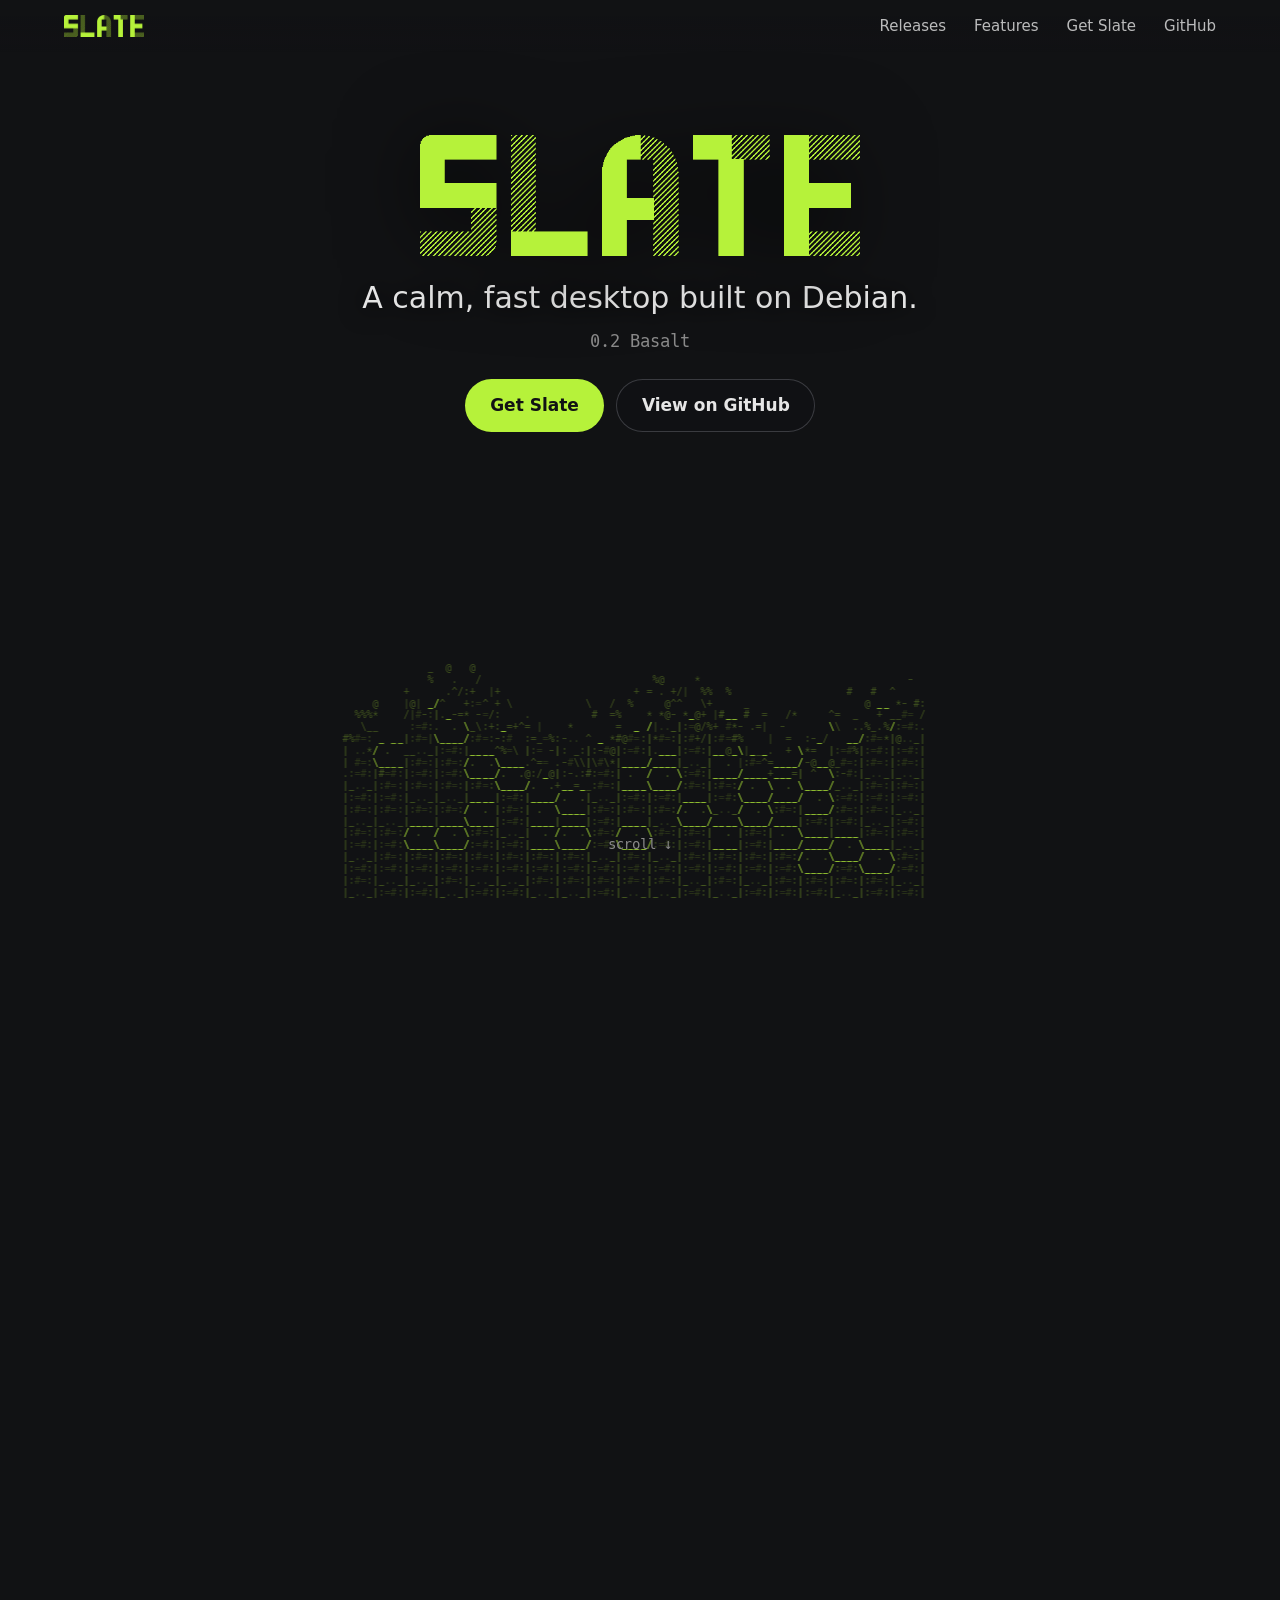
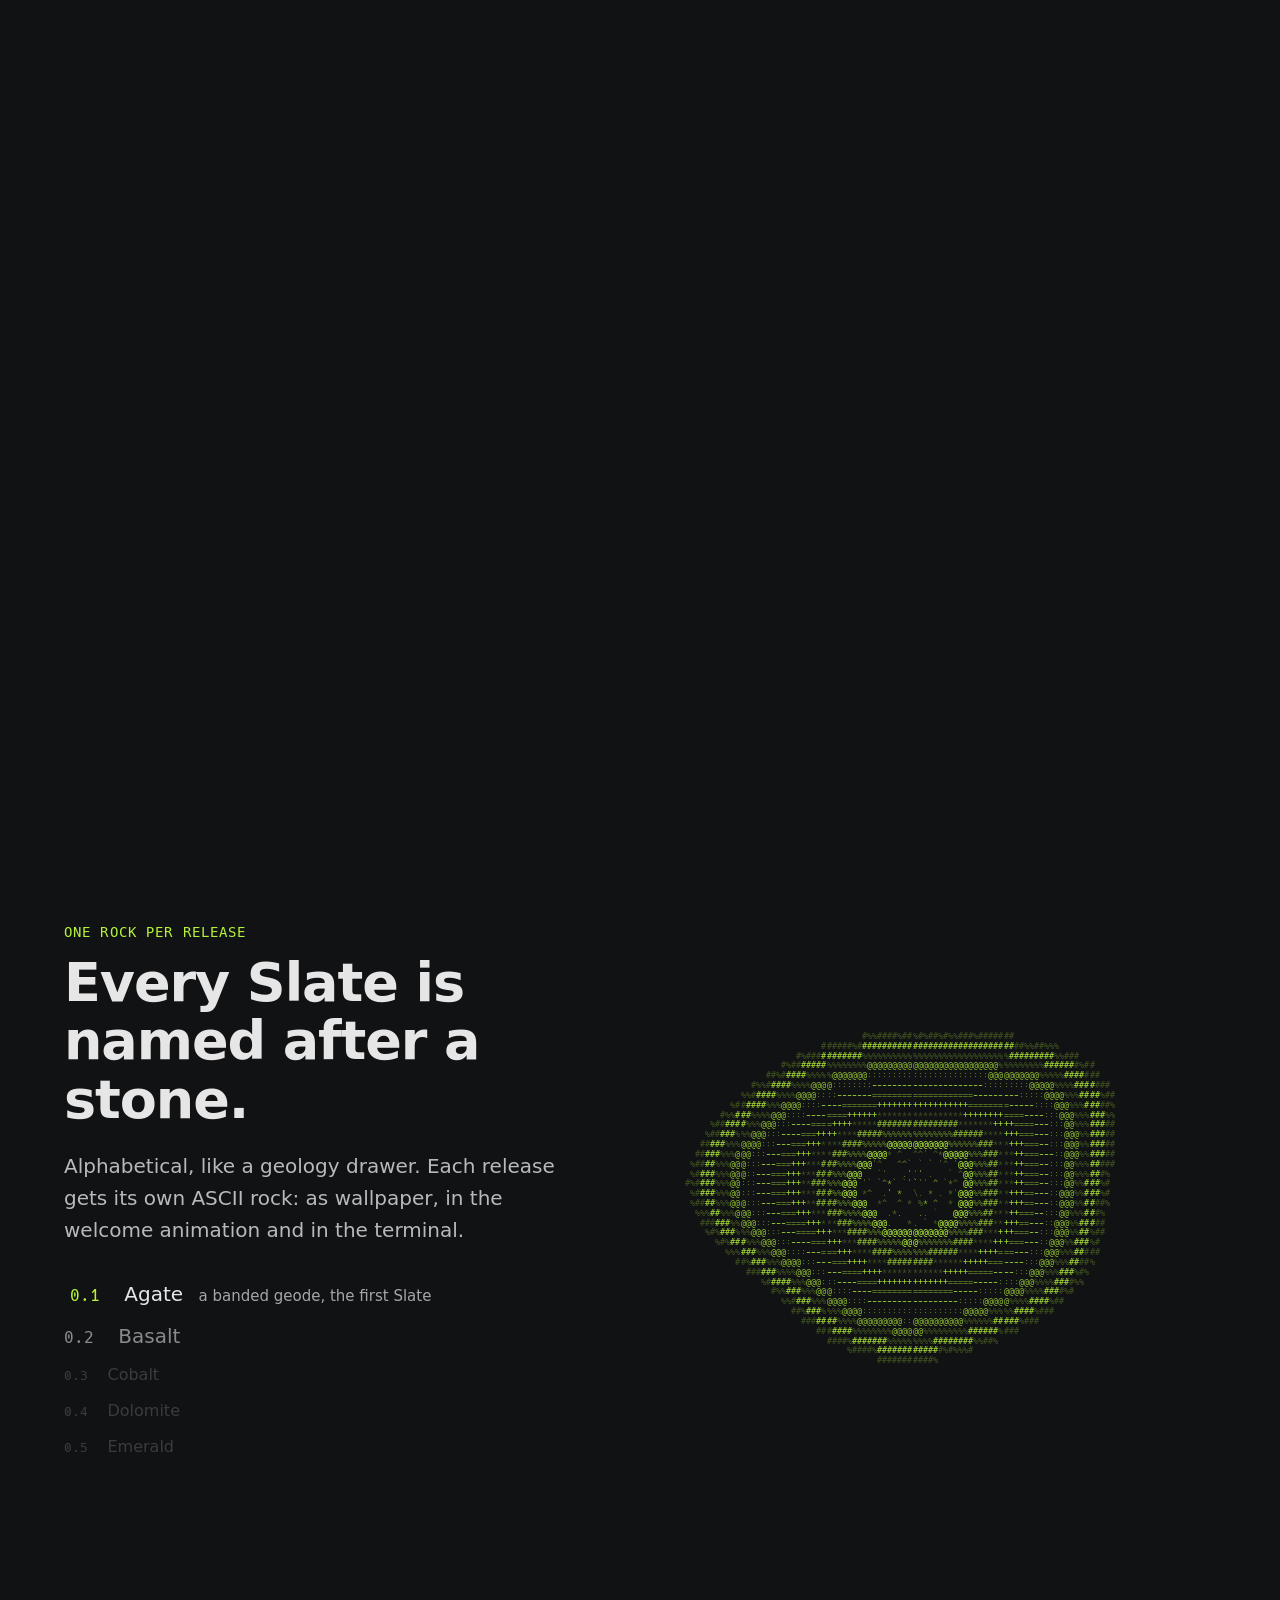
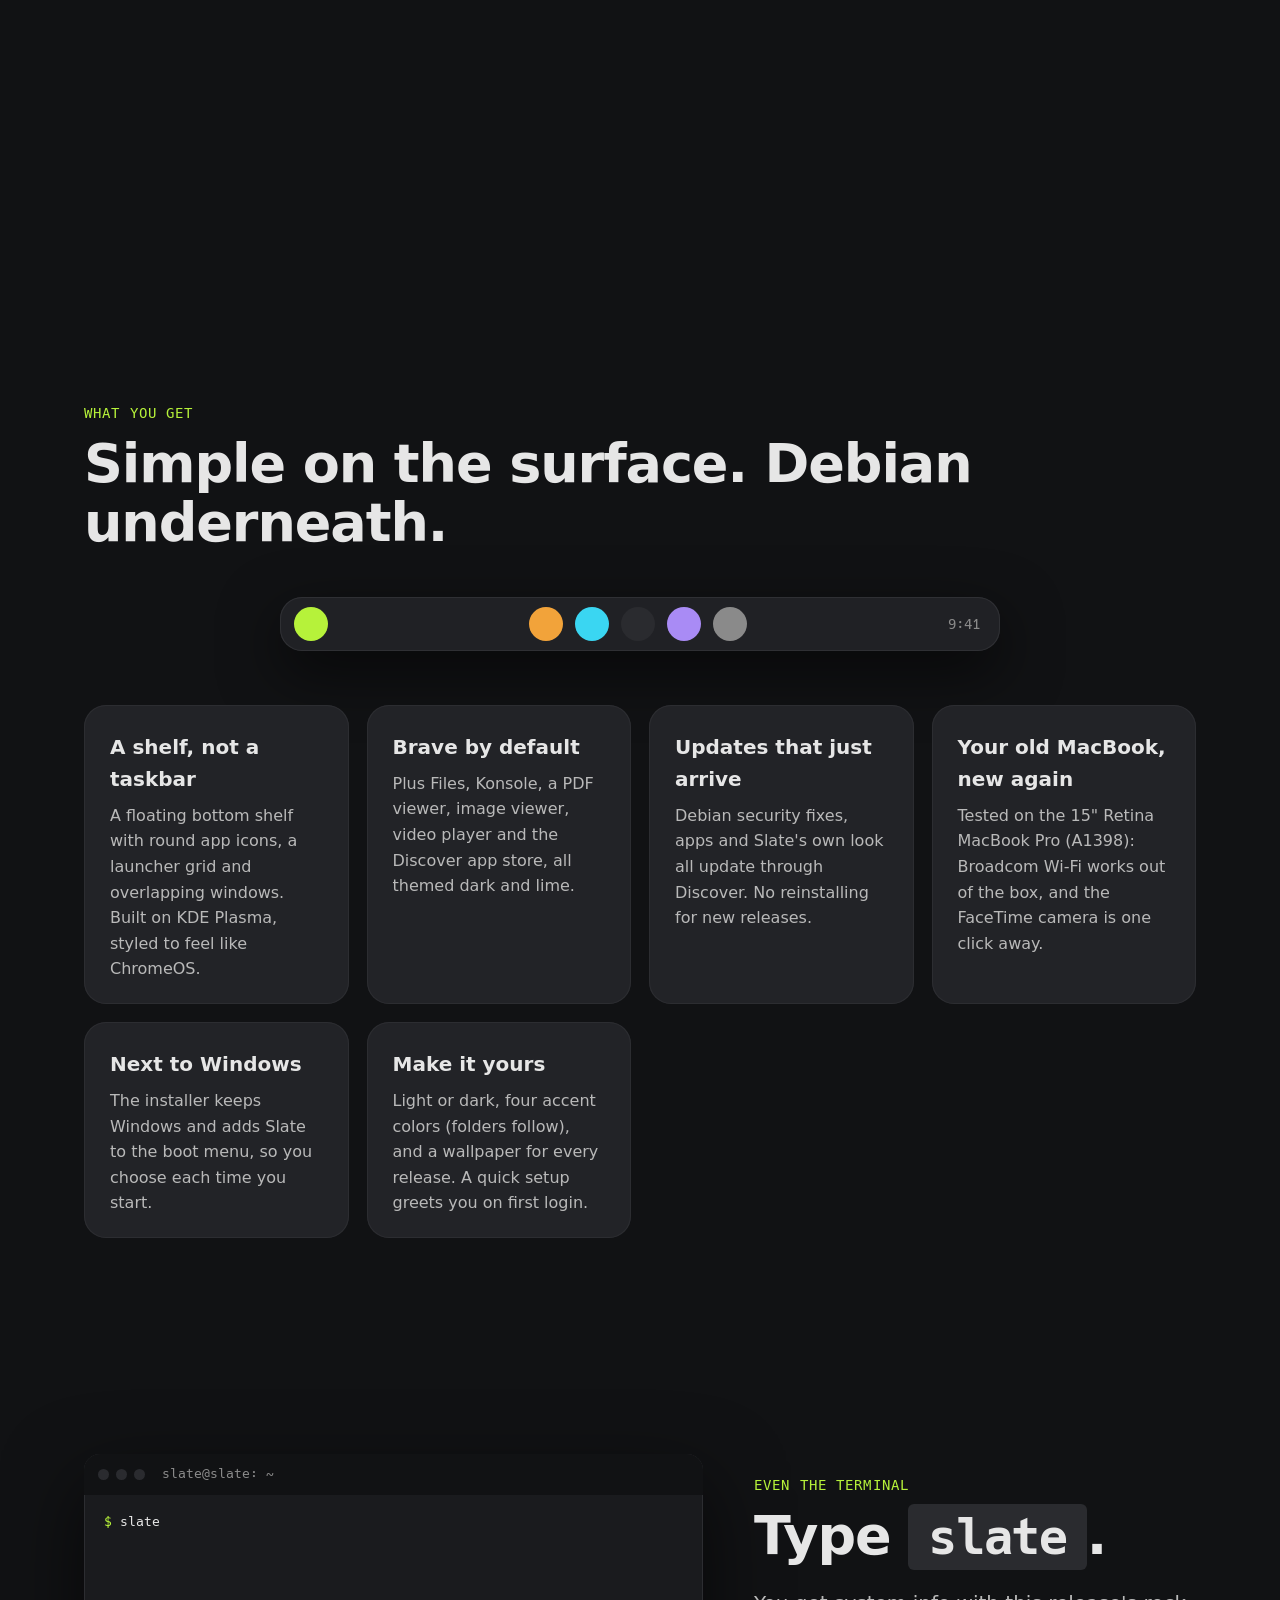
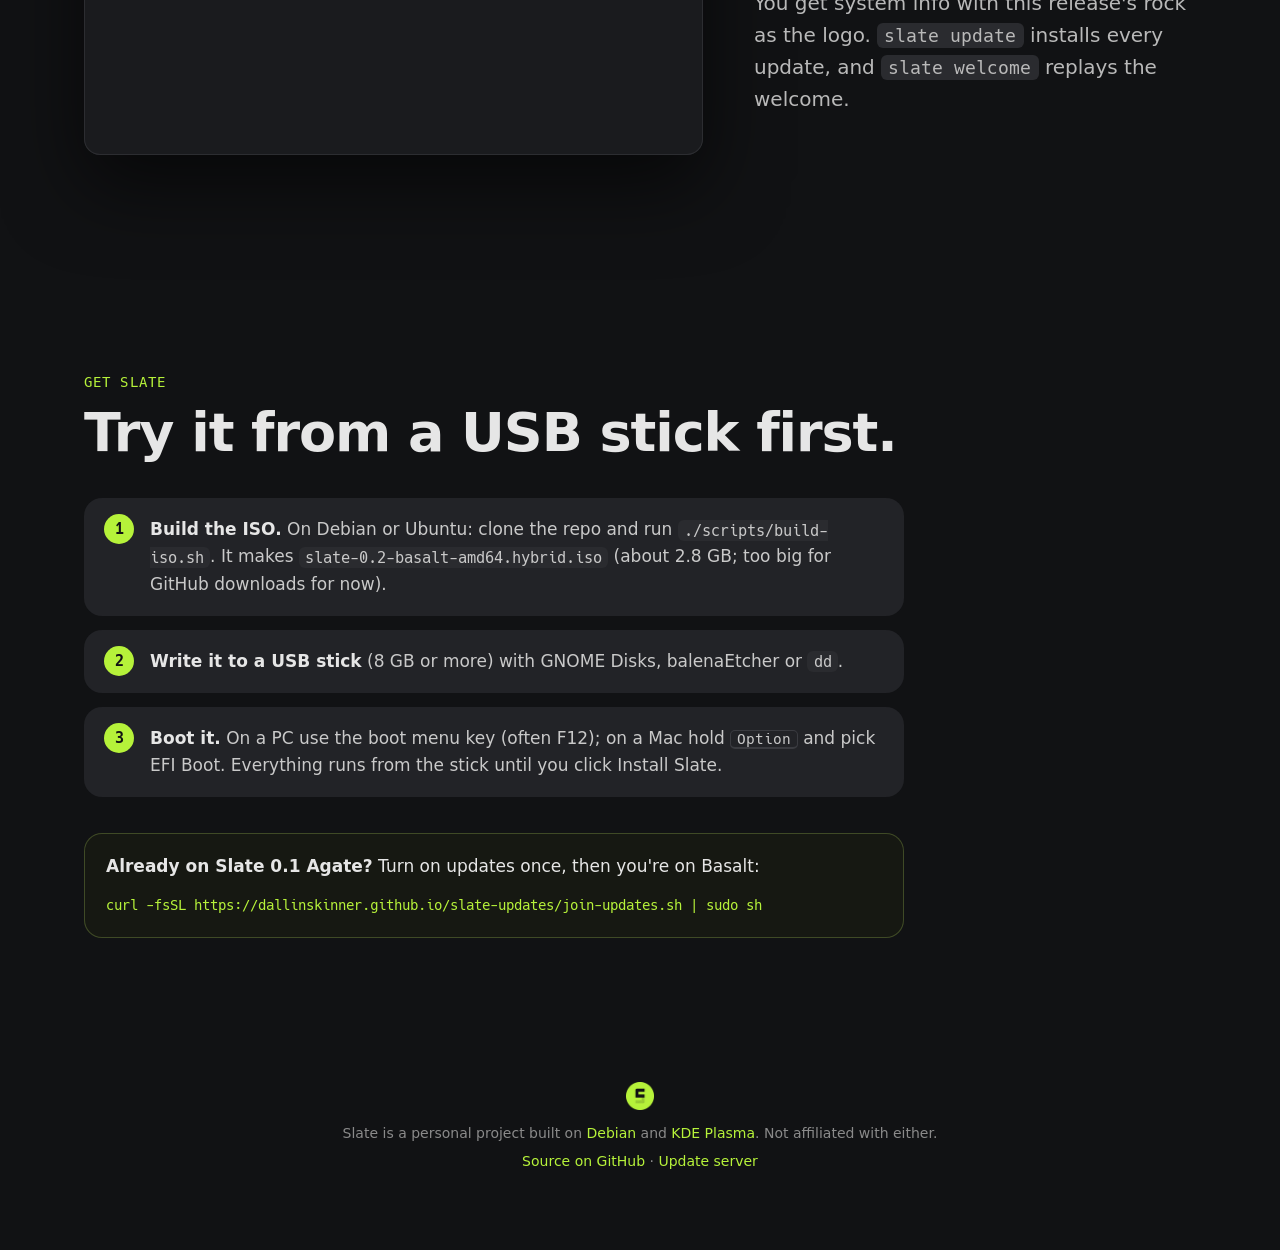
==== index.html @ b685c193 "Slate 0.2 Basalt Debian 13 based desktop OS: live-build config, Slate look (KDE Plasma styled), slat" ====
<!doctype html>
<html lang="en">
<head>
<meta charset="utf-8">
<meta name="viewport" content="width=device-width, initial-scale=1">
<title>Slate</title>
<meta name="description" content="Slate is a calm, fast desktop OS built on Debian. Every release is named after a rock.">
<meta name="theme-color" content="#111214">
<link rel="icon" href="assets/favicon.png">
<link rel="stylesheet" href="style.css">
</head>
<body>

<header class="nav">
  <a class="nav-logo" href="#top"><img src="assets/wordmark.png" alt="Slate" height="22"></a>
  <nav>
    <a href="#releases">Releases</a>
    <a href="#features">Features</a>
    <a href="#get">Get Slate</a>
    <a class="nav-gh" href="https://github.com/dallinskinner/slate">GitHub</a>
  </nav>
</header>

<main id="top">

  <!-- Hero: the Basalt columns rise as you scroll -->
  <section class="hero" id="hero">
    <div class="sticky">
      <canvas id="heroRock" aria-hidden="true"></canvas>
      <div class="hero-text">
        <img class="hero-mark" src="assets/wordmark.png" alt="Slate">
        <p class="hero-tag">A calm, fast desktop built on Debian.</p>
        <p class="hero-ver"><span class="mono">0.2 Basalt</span></p>
        <div class="hero-cta">
          <a class="btn" href="#get">Get Slate</a>
          <a class="btn ghost" href="https://github.com/dallinskinner/slate">View on GitHub</a>
        </div>
      </div>
      <div class="scroll-hint mono" id="scrollHint">scroll ↓</div>
    </div>
  </section>

  <!-- Releases: the rock morphs from Agate into Basalt -->
  <section class="releases" id="releases">
    <div class="sticky split">
      <div class="rel-copy">
        <p class="kicker mono">One rock per release</p>
        <h2>Every Slate is named after a stone.</h2>
        <p class="lede">Alphabetical, like a geology drawer. Each release gets its own ASCII rock: as wallpaper, in the welcome animation and in the terminal.</p>
        <ol class="rel-list">
          <li data-at="0"><span class="mono">0.1</span> Agate <em>a banded geode, the first Slate</em></li>
          <li data-at="1"><span class="mono">0.2</span> Basalt <em>hexagonal columns, out now</em></li>
          <li class="future"><span class="mono">0.3</span> Cobalt</li>
          <li class="future"><span class="mono">0.4</span> Dolomite</li>
          <li class="future"><span class="mono">0.5</span> Emerald</li>
        </ol>
      </div>
      <canvas id="morphRock" aria-hidden="true"></canvas>
    </div>
  </section>

  <!-- Features -->
  <section class="features" id="features">
    <p class="kicker mono reveal">What you get</p>
    <h2 class="reveal">Simple on the surface. Debian underneath.</h2>
    <div class="shelf-demo reveal" aria-hidden="true">
      <div class="shelf">
        <span class="dot launcher"></span>
        <span class="apps">
          <span class="dot" style="--c:#f2a33a"></span>
          <span class="dot" style="--c:#3ad6f2"></span>
          <span class="dot" style="--c:#2a2b2f"></span>
          <span class="dot" style="--c:#a98bf5"></span>
          <span class="dot" style="--c:#8a8a8a"></span>
        </span>
        <span class="tray mono">9:41</span>
      </div>
    </div>
    <div class="grid">
      <article class="card reveal">
        <h3>A shelf, not a taskbar</h3>
        <p>A floating bottom shelf with round app icons, a launcher grid and overlapping windows. Built on KDE Plasma, styled to feel like ChromeOS.</p>
      </article>
      <article class="card reveal">
        <h3>Brave by default</h3>
        <p>Plus Files, Konsole, a PDF viewer, image viewer, video player and the Discover app store, all themed dark and lime.</p>
      </article>
      <article class="card reveal">
        <h3>Updates that just arrive</h3>
        <p>Debian security fixes, apps and Slate's own look all update through Discover. No reinstalling for new releases.</p>
      </article>
      <article class="card reveal">
        <h3>Your old MacBook, new again</h3>
        <p>Tested on the 15" Retina MacBook Pro (A1398): Broadcom Wi-Fi works out of the box, and the FaceTime camera is one click away.</p>
      </article>
      <article class="card reveal">
        <h3>Next to Windows</h3>
        <p>The installer keeps Windows and adds Slate to the boot menu, so you choose each time you start.</p>
      </article>
      <article class="card reveal">
        <h3>Make it yours</h3>
        <p>Light or dark, four accent colors (folders follow), and a wallpaper for every release. A quick setup greets you on first login.</p>
      </article>
    </div>
  </section>

  <!-- Terminal -->
  <section class="term-section">
    <div class="term reveal" role="img" aria-label="Konsole running the slate command, showing the Basalt rock and system info">
      <div class="term-bar"><span></span><span></span><span></span><b class="mono">slate@slate: ~</b></div>
      <pre class="mono" id="termOut"><span class="p">$</span> slate</pre>
    </div>
    <div class="term-copy reveal">
      <p class="kicker mono">Even the terminal</p>
      <h2>Type <code>slate</code>.</h2>
      <p class="lede">You get system info with this release's rock as the logo. <code>slate update</code> installs every update, and <code>slate welcome</code> replays the welcome.</p>
    </div>
  </section>

  <!-- Get Slate -->
  <section class="get" id="get">
    <p class="kicker mono reveal">Get Slate</p>
    <h2 class="reveal">Try it from a USB stick first.</h2>
    <ol class="steps">
      <li class="reveal"><b>Build the ISO.</b> On Debian or Ubuntu: clone the repo and run <code>./scripts/build-iso.sh</code>. It makes <code>slate-0.2-basalt-amd64.hybrid.iso</code> (about 2.8 GB; too big for GitHub downloads for now).</li>
      <li class="reveal"><b>Write it to a USB stick</b> (8 GB or more) with GNOME Disks, balenaEtcher or <code>dd</code>.</li>
      <li class="reveal"><b>Boot it.</b> On a PC use the boot menu key (often F12); on a Mac hold <kbd>Option</kbd> and pick EFI Boot. Everything runs from the stick until you click Install Slate.</li>
    </ol>
    <div class="callout reveal">
      <p><b>Already on Slate 0.1 Agate?</b> Turn on updates once, then you're on Basalt:</p>
      <pre class="mono copy"><code>curl -fsSL https://dallinskinner.github.io/slate-updates/join-updates.sh | sudo sh</code></pre>
    </div>
  </section>

</main>

<footer class="foot">
  <img src="assets/favicon.png" alt="" width="28" height="28">
  <p>Slate is a personal project built on <a href="https://www.debian.org">Debian</a> and <a href="https://kde.org/plasma-desktop/">KDE Plasma</a>. Not affiliated with either.</p>
  <p><a href="https://github.com/dallinskinner/slate">Source on GitHub</a> · <a href="https://github.com/dallinskinner/slate-updates">Update server</a></p>
</footer>

<script src="main.js"></script>
</body>
</html>
---- style.css ----
@font-face { font-family: "Hack"; src: url("assets/fonts/Hack-Regular.ttf") format("truetype"); font-display: swap; }
@font-face { font-family: "Hack"; font-weight: 700; src: url("assets/fonts/Hack-Bold.ttf") format("truetype"); font-display: swap; }

:root {
  --ink: #111214; --base: #1a1b1e; --surface: #222327; --raised: #2a2b2f;
  --text: #e6e6e6; --muted: #8a8a8a; --lime: #b6f23a; --lime-hi: #ccf778;
  --sans: "Noto Sans", "Inter", system-ui, -apple-system, "Segoe UI", sans-serif;
  --mono: "Hack", ui-monospace, "SFMono-Regular", Menlo, monospace;
  --gutter: clamp(16px, 5vw, 64px);
}
* { box-sizing: border-box; }
html { scroll-behavior: smooth; }
html, body { overflow-x: clip; }
body { margin: 0; background: var(--ink); color: var(--text); font: 17px/1.6 var(--sans); -webkit-font-smoothing: antialiased; }
a { color: var(--lime); text-decoration: none; }
a:hover { color: var(--lime-hi); }
.mono, code, kbd, pre { font-family: var(--mono); }
code { overflow-wrap: anywhere; font-size: .9em; background: var(--raised); padding: .1em .4em; border-radius: 6px; }
kbd { font-size: .85em; border: 1px solid #3a3b40; border-bottom-width: 2px; padding: 0 .4em; border-radius: 5px; }
.nowrap { white-space: nowrap; }
h2 { font-size: clamp(30px, 4.6vw, 54px); line-height: 1.08; letter-spacing: -.02em; margin: .2em 0 .4em; font-weight: 700; }
h3 { font-size: 20px; margin: 0 0 .4em; }
.kicker { color: var(--lime); font-size: 14px; letter-spacing: .08em; text-transform: uppercase; margin: 0; }
.lede { color: #b9b9b9; font-size: clamp(17px, 1.6vw, 20px); max-width: 34em; }

/* nav */
.nav { position: fixed; inset: 0 0 auto 0; z-index: 10; display: flex; align-items: center; justify-content: space-between;
  padding: 14px var(--gutter); background: linear-gradient(var(--ink) 30%, transparent); }
.nav-logo img { display: block; }
.nav nav { display: flex; gap: clamp(12px, 3vw, 28px); font-size: 15px; }
.nav nav a { color: var(--text); opacity: .8; }
.nav nav a:hover { opacity: 1; color: var(--lime); }
@media (max-width: 560px) { .nav nav a:not(.nav-gh) { display: none; } }

/* sticky scroll scenes */
.sticky { position: sticky; top: 0; height: 100vh; height: 100svh; overflow: hidden; }
.hero { height: 260vh; }
.hero canvas { position: absolute; left: 50%; bottom: 0; transform: translateX(-50%); width: min(1400px, 100%, 50vh * 1.62); }
.hero-text { position: absolute; inset: 0; display: flex; flex-direction: column; align-items: center; justify-content: center;
  justify-content: flex-start; text-align: center; padding: 15vh var(--gutter) 0; opacity: 0; transform: translateY(24px);
  transition: opacity .6s ease, transform .6s ease; pointer-events: none; }
.hero-text.on { opacity: 1; transform: none; pointer-events: auto; }
.hero-mark { width: min(440px, 70vw); height: auto; filter: drop-shadow(0 8px 40px rgba(0,0,0,.7)); }
.hero-tag { font-size: clamp(20px, 2.6vw, 30px); margin: .6em 0 .2em; text-shadow: 0 2px 24px #000; }
.hero-ver { color: var(--muted); margin: 0 0 1.4em; }
.hero-cta { display: flex; gap: 12px; flex-wrap: wrap; justify-content: center; }
.btn { display: inline-block; background: var(--lime); color: var(--ink); font-weight: 700; padding: .75em 1.5em; border-radius: 999px; }
.btn:hover { background: var(--lime-hi); color: var(--ink); }
.btn.ghost { background: rgba(17,18,20,.7); color: var(--text); box-shadow: inset 0 0 0 1px #3a3b40; }
.btn.ghost:hover { box-shadow: inset 0 0 0 1px var(--lime); color: var(--lime); }
.scroll-hint { position: absolute; bottom: 5vh; left: 0; right: 0; text-align: center; color: var(--muted); font-size: 14px;
  animation: bob 1.6s ease-in-out infinite; transition: opacity .4s; }
@keyframes bob { 50% { transform: translateY(8px); } }

.releases { height: 300vh; }
.split { display: grid; grid-template-columns: minmax(0, 5fr) minmax(0, 6fr); align-items: center; gap: 3vw; padding: 0 var(--gutter); }
.split canvas { width: 100%; }
.rel-list { list-style: none; padding: 0; margin: 1.6em 0 0; display: grid; gap: .5em; font-size: 20px; }
.rel-list li { color: var(--muted); transition: color .3s, transform .3s; }
.rel-list li .mono { display: inline-block; width: 3em; font-size: .8em; }
.rel-list li em { font-style: normal; font-size: 15px; margin-left: .6em; opacity: 0; transition: opacity .3s; }
.rel-list li.on { color: var(--text); transform: translateX(6px); }
.rel-list li.on .mono { color: var(--lime); }
.rel-list li.on em { opacity: .7; }
.rel-list li.future { opacity: .35; font-size: 16px; }
@media (max-width: 820px) {
  .split { grid-template-columns: 1fr; align-content: center; gap: 2vh; }
  .split canvas { order: -1; max-height: 34vh; object-fit: contain; }
  .rel-list { font-size: 17px; margin-top: .8em; }
  .rel-list li.future { display: none; }
}

/* features */
section.features, section.get, section.term-section { padding: 18vh var(--gutter) 6vh; max-width: 1240px; margin: 0 auto; }
.grid { display: grid; grid-template-columns: repeat(auto-fit, minmax(260px, 1fr)); gap: 18px; margin-top: 6vh; }
.card { background: var(--surface); border-radius: 22px; padding: 26px 26px 22px; box-shadow: inset 0 0 0 1px #2c2d31; }
.card p { color: #b9b9b9; margin: 0; font-size: 16px; }
.card:hover { box-shadow: inset 0 0 0 1px #3f4a26; }

.shelf-demo { display: flex; justify-content: center; margin: 5vh 0 0; }
.shelf { display: flex; align-items: center; gap: 18px; padding: 10px 14px; background: rgba(34,35,39,.9); border-radius: 22px;
  box-shadow: 0 20px 60px rgba(0,0,0,.6), inset 0 0 0 1px #2f3034; width: min(720px, 100%); }
.shelf .apps { flex: 1; display: flex; justify-content: center; gap: 12px; }
.shelf .dot { width: 34px; height: 34px; border-radius: 50%; background: var(--c, var(--raised)); display: inline-block;
  transform: scale(.2); opacity: 0; transition: transform .5s cubic-bezier(.3,1.6,.5,1), opacity .4s; }
.shelf .launcher { background: var(--lime); }
.shelf .tray { color: var(--muted); font-size: 14px; padding-right: 6px; }
.shelf-demo.in .dot { transform: none; opacity: 1; }
.shelf-demo.in .apps .dot:nth-child(1) { transition-delay: .1s } .shelf-demo.in .apps .dot:nth-child(2) { transition-delay: .18s }
.shelf-demo.in .apps .dot:nth-child(3) { transition-delay: .26s } .shelf-demo.in .apps .dot:nth-child(4) { transition-delay: .34s }
.shelf-demo.in .apps .dot:nth-child(5) { transition-delay: .42s }

/* terminal */
.term-section { display: grid; grid-template-columns: minmax(0, 7fr) minmax(0, 5fr); gap: 4vw; align-items: center; }
@media (max-width: 900px) { .term-section { grid-template-columns: 1fr; } }
.term { background: var(--base); border-radius: 16px; overflow: hidden; box-shadow: 0 30px 80px rgba(0,0,0,.6), inset 0 0 0 1px #2c2d31; }
.term-bar { display: flex; gap: 7px; align-items: center; padding: 10px 14px; background: var(--ink); }
.term-bar span { width: 11px; height: 11px; border-radius: 50%; background: var(--raised); }
.term-bar b { margin-left: 10px; font-weight: 400; color: var(--muted); font-size: 13px; }
.term pre { margin: 0; padding: 18px 20px 22px; font-size: clamp(8px, 1.05vw, 13px); line-height: 1.35; overflow-x: auto; min-height: 20em; color: var(--text); }
.term .p { color: var(--lime); }
.term .k { color: var(--lime); font-weight: 700; }
.term .l1 { color: #b6f23a; } .term .l2 { color: #84b02e; } .term .l3 { color: #526a22; }

/* get */
.steps li { min-width: 0; }
.steps { counter-reset: s; list-style: none; padding: 0; margin: 4vh 0; display: grid; gap: 14px; max-width: 820px; }
.steps li { counter-increment: s; position: relative; padding: 18px 20px 18px 66px; background: var(--surface); border-radius: 18px; color: #c9c9c9; }
.steps li::before { content: counter(s); position: absolute; left: 20px; top: 16px; width: 30px; height: 30px; border-radius: 50%;
  background: var(--lime); color: var(--ink); font: 700 15px/30px var(--mono); text-align: center; }
.steps b { color: var(--text); }
.callout { max-width: 820px; border-radius: 18px; padding: 20px 22px; box-shadow: inset 0 0 0 1px #3f4a26; background: #161812; }
.callout p { margin: 0 0 .6em; }
.callout pre { margin: 0; overflow-x: auto; }
.callout code { background: none; padding: 0; color: var(--lime); font-size: 14px; }

.foot { padding: 10vh var(--gutter) 8vh; text-align: center; color: var(--muted); font-size: 14px; }
.foot p { margin: .4em 0; }

/* scroll reveal */
.reveal { opacity: 0; transform: translateY(28px); transition: opacity .7s ease, transform .7s ease; }
.reveal.in { opacity: 1; transform: none; }

@media (prefers-reduced-motion: reduce) {
  html { scroll-behavior: auto; }
  .reveal, .hero-text, .shelf .dot { opacity: 1 !important; transform: none !important; transition: none !important; }
  .scroll-hint { animation: none; }
}
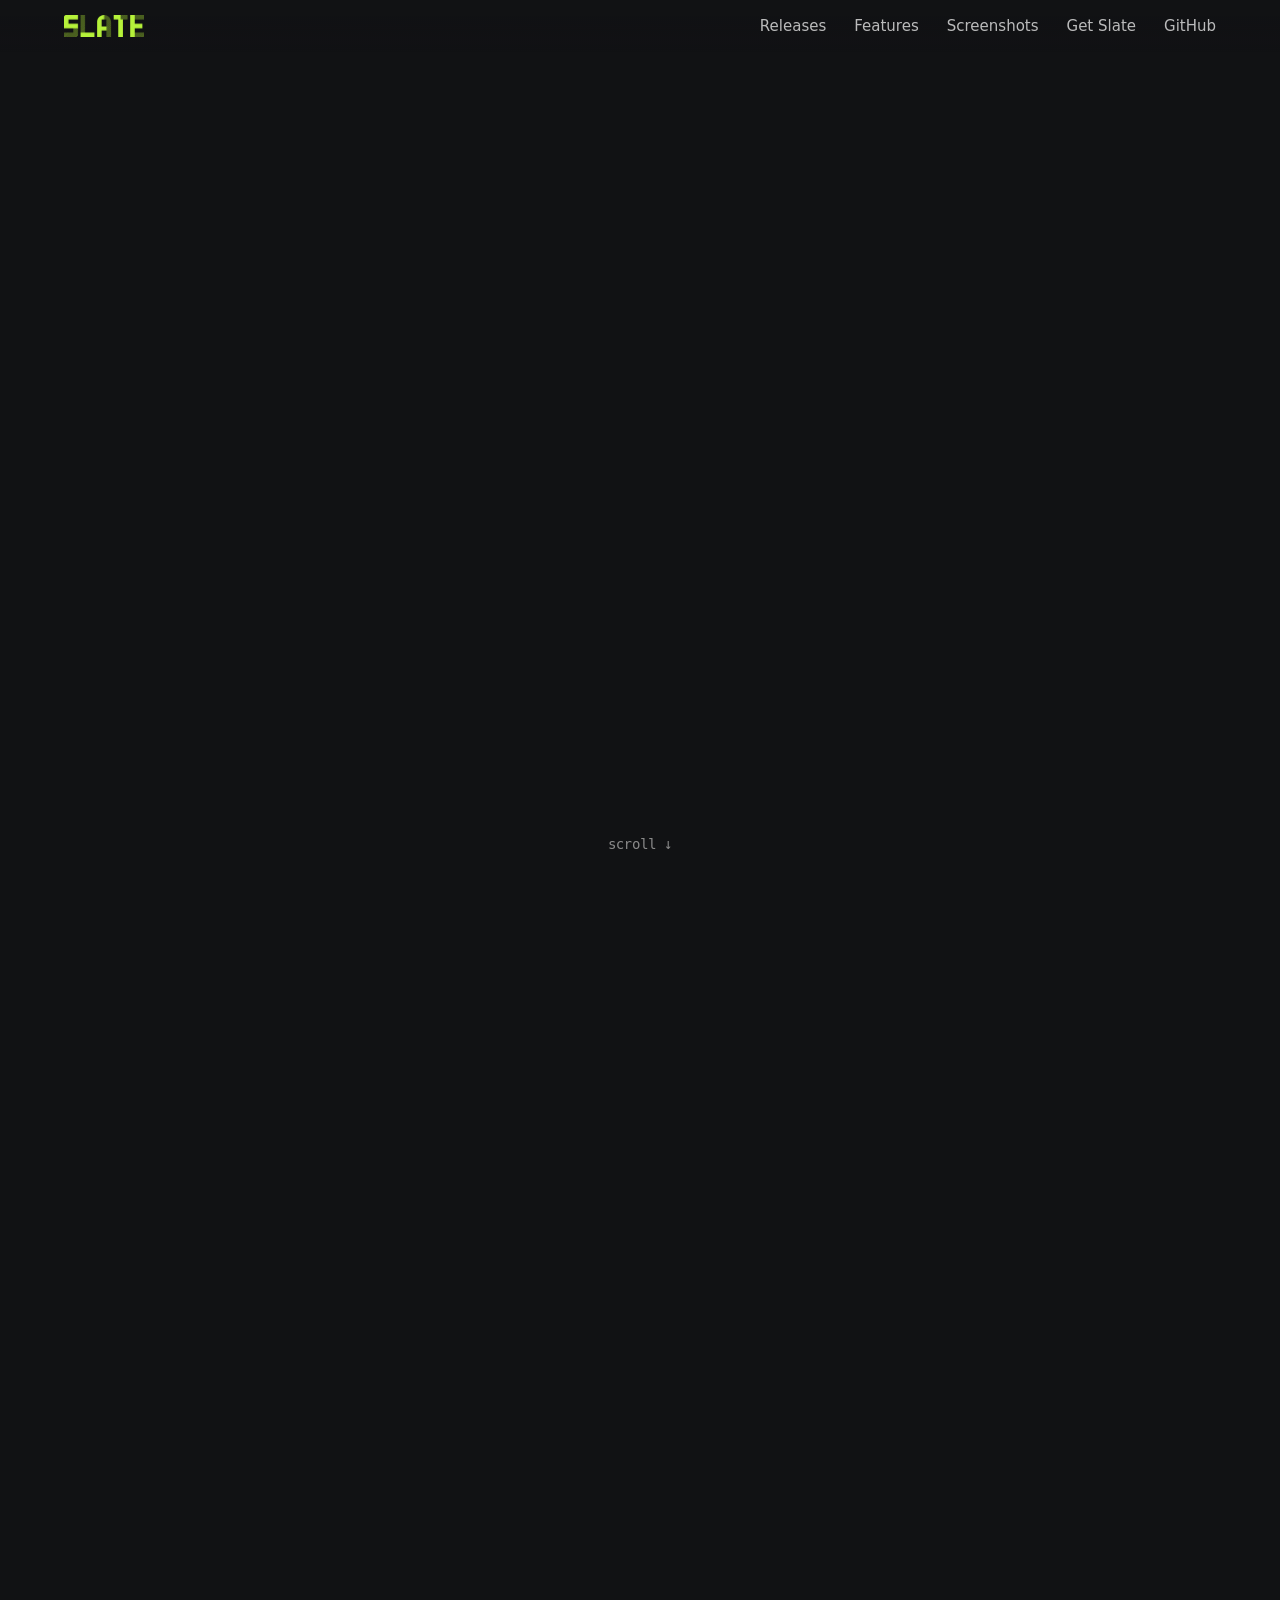
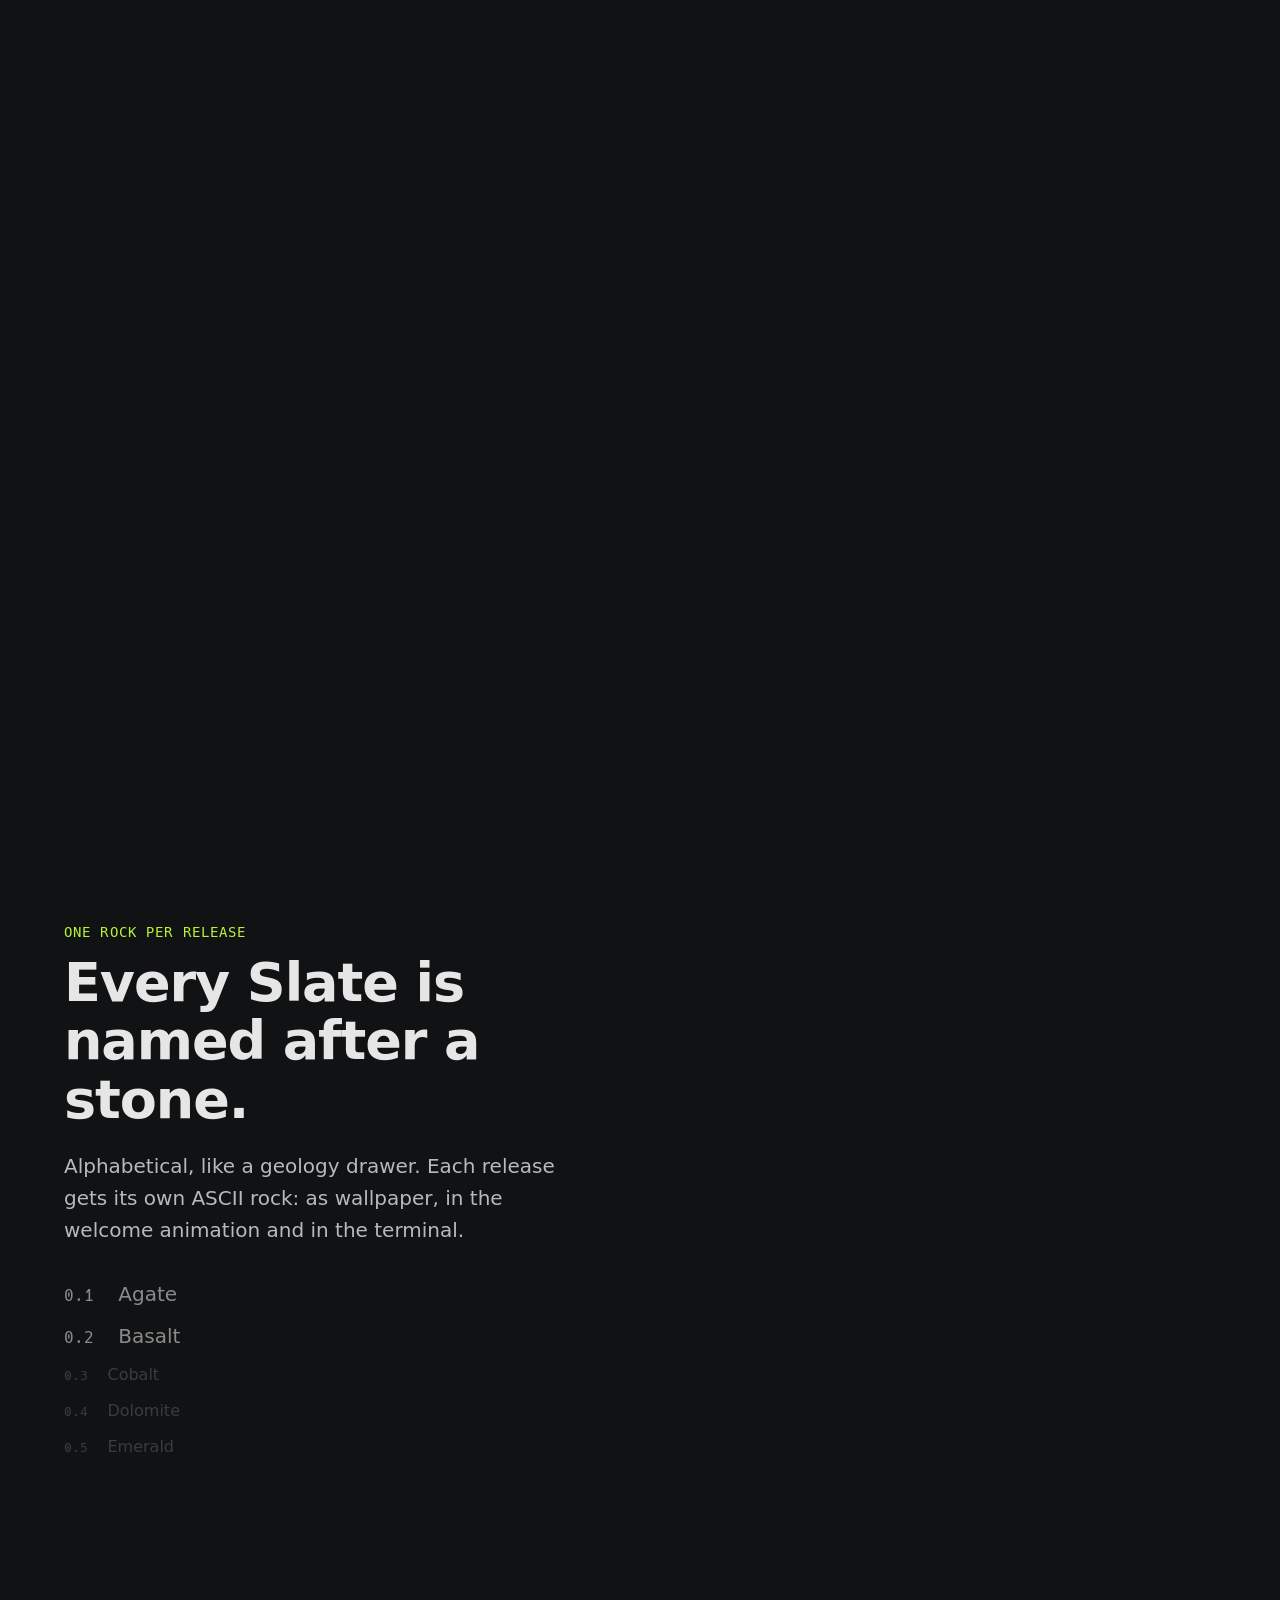
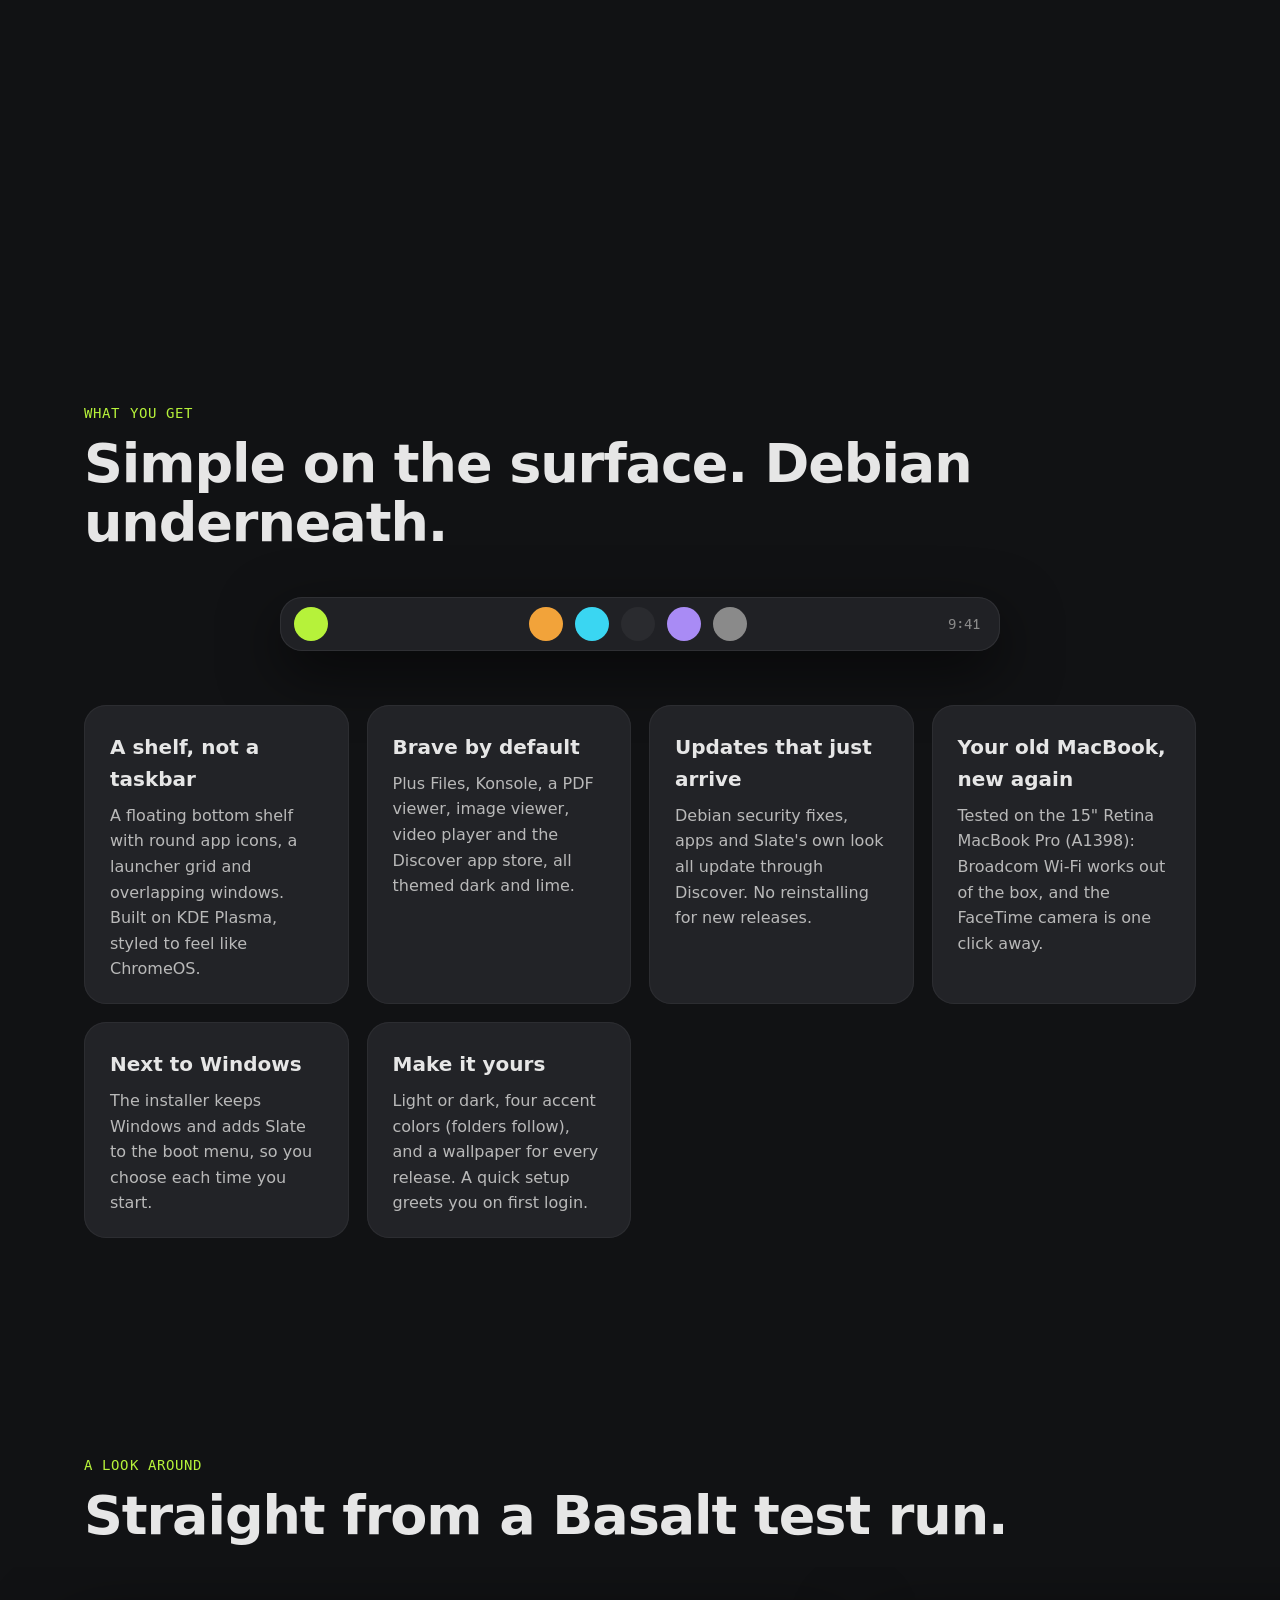
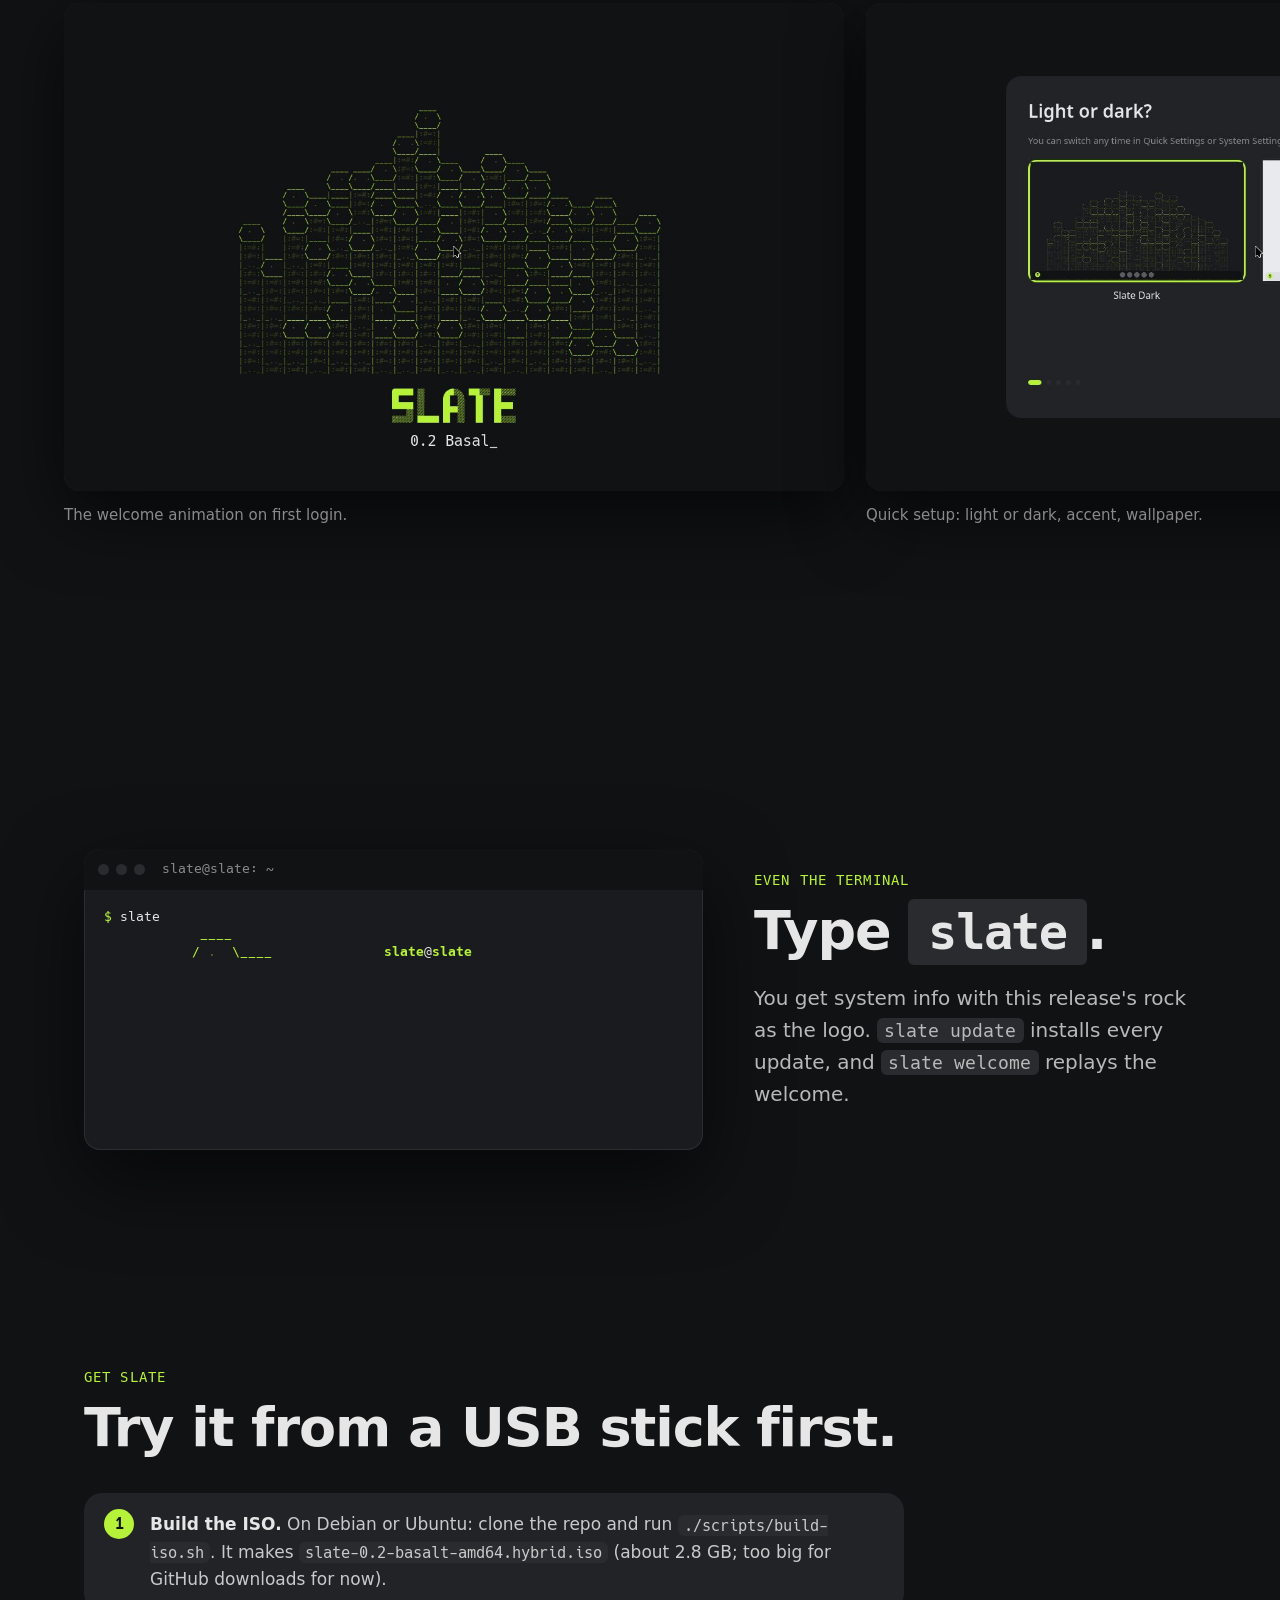
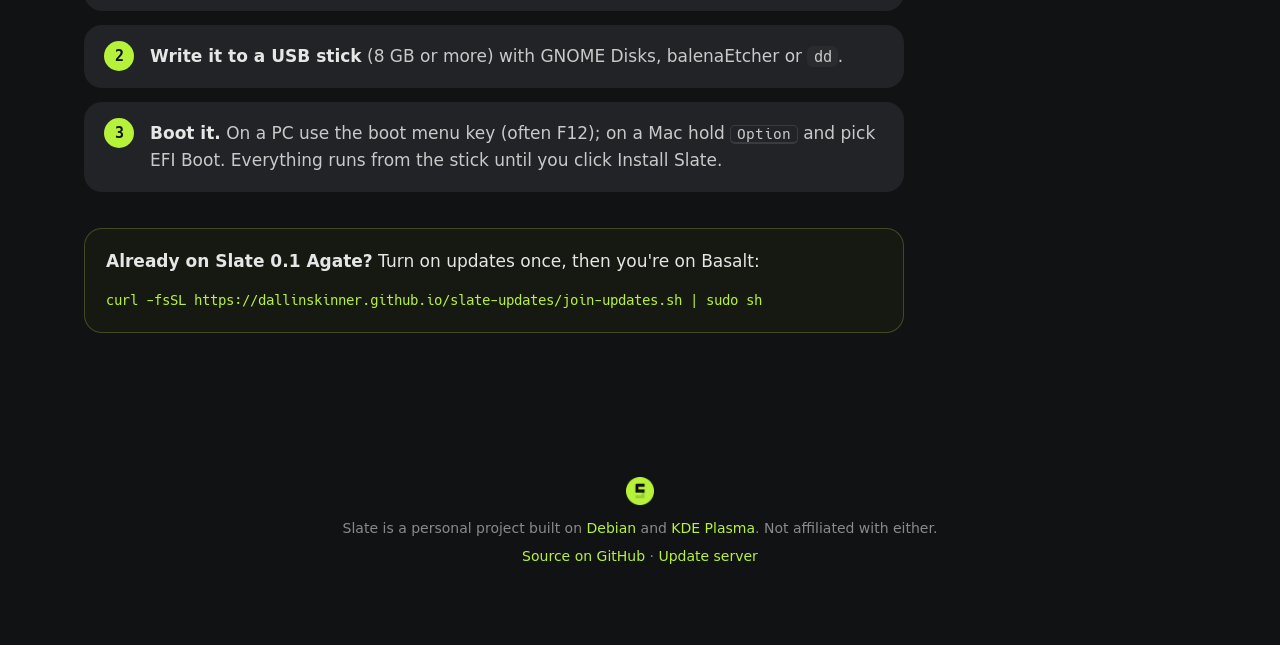
==== commit 47968b23: "Welcome stays on top (KWin rule, wait for session restore); kded5rc; website screenshots Co-Authored" ====
--- a/index.html
+++ b/index.html
@@ -16,6 +16,7 @@
   <nav>
     <a href="#releases">Releases</a>
     <a href="#features">Features</a>
+    <a href="#shots">Screenshots</a>
     <a href="#get">Get Slate</a>
     <a class="nav-gh" href="https://github.com/dallinskinner/slate">GitHub</a>
   </nav>
@@ -104,6 +105,20 @@
     </div>
   </section>
 
+  <!-- Screenshots (real, from the Basalt test VM) -->
+  <section class="shots" id="shots">
+    <p class="kicker mono reveal">A look around</p>
+    <h2 class="reveal">Straight from a Basalt test run.</h2>
+    <div class="shot-row">
+      <figure class="shot reveal"><img src="assets/shots/welcome.jpg" alt="The Basalt columns assembling on screen, with the SLATE wordmark and 0.2 Basalt below" loading="lazy" width="1280" height="800"><figcaption>The welcome animation on first login.</figcaption></figure>
+      <figure class="shot reveal"><img src="assets/shots/setup.jpg" alt="Setup card asking Light or dark, with Slate Dark and Slate Light previews" loading="lazy" width="1280" height="800"><figcaption>Quick setup: light or dark, accent, wallpaper.</figcaption></figure>
+      <figure class="shot reveal"><img src="assets/shots/accent.jpg" alt="Slate Light with a cyan accent: Dolphin file manager with cyan folders" loading="lazy" width="1280" height="800"><figcaption>Slate Light with the cyan accent. Folders follow.</figcaption></figure>
+      <figure class="shot reveal"><img src="assets/shots/terminal.jpg" alt="Konsole running slate: the Basalt rock in lime next to system info" loading="lazy" width="1280" height="800"><figcaption><code>slate</code> in Konsole on the Basalt rock wallpaper.</figcaption></figure>
+      <figure class="shot reveal"><img src="assets/shots/whatsnew.jpg" alt="What's new in Basalt card listing the release changes" loading="lazy" width="1280" height="800"><figcaption>After an upgrade: what's new.</figcaption></figure>
+      <figure class="shot reveal"><img src="assets/shots/bootmenu.jpg" alt="Boot menu: Start Slate 0.2 Basalt over the ASCII rock" loading="lazy" width="1280" height="960"><figcaption>The boot menu.</figcaption></figure>
+    </div>
+  </section>
+
   <!-- Terminal -->
   <section class="term-section">
     <div class="term reveal" role="img" aria-label="Konsole running the slate command, showing the Basalt rock and system info">
--- a/style.css
+++ b/style.css
@@ -90,6 +90,15 @@
 .shelf-demo.in .apps .dot:nth-child(3) { transition-delay: .26s } .shelf-demo.in .apps .dot:nth-child(4) { transition-delay: .34s }
 .shelf-demo.in .apps .dot:nth-child(5) { transition-delay: .42s }
 
+/* screenshots: horizontal, snapping */
+section.shots { padding: 18vh 0 4vh; }
+section.shots > .kicker, section.shots > h2 { max-width: 1240px; margin-left: auto; margin-right: auto; padding: 0 var(--gutter); }
+.shot-row { display: flex; gap: 22px; overflow-x: auto; scroll-snap-type: x mandatory; padding: 4vh var(--gutter) 3vh;
+  scrollbar-width: thin; scrollbar-color: #3a3b40 transparent; }
+.shot { flex: 0 0 min(780px, 84vw); margin: 0; scroll-snap-align: center; }
+.shot img { width: 100%; height: auto; display: block; border-radius: 16px; box-shadow: 0 24px 70px rgba(0,0,0,.6), inset 0 0 0 1px #2c2d31; }
+.shot figcaption { color: var(--muted); font-size: 15px; margin-top: 12px; }
+
 /* terminal */
 .term-section { display: grid; grid-template-columns: minmax(0, 7fr) minmax(0, 5fr); gap: 4vw; align-items: center; }
 @media (max-width: 900px) { .term-section { grid-template-columns: 1fr; } }
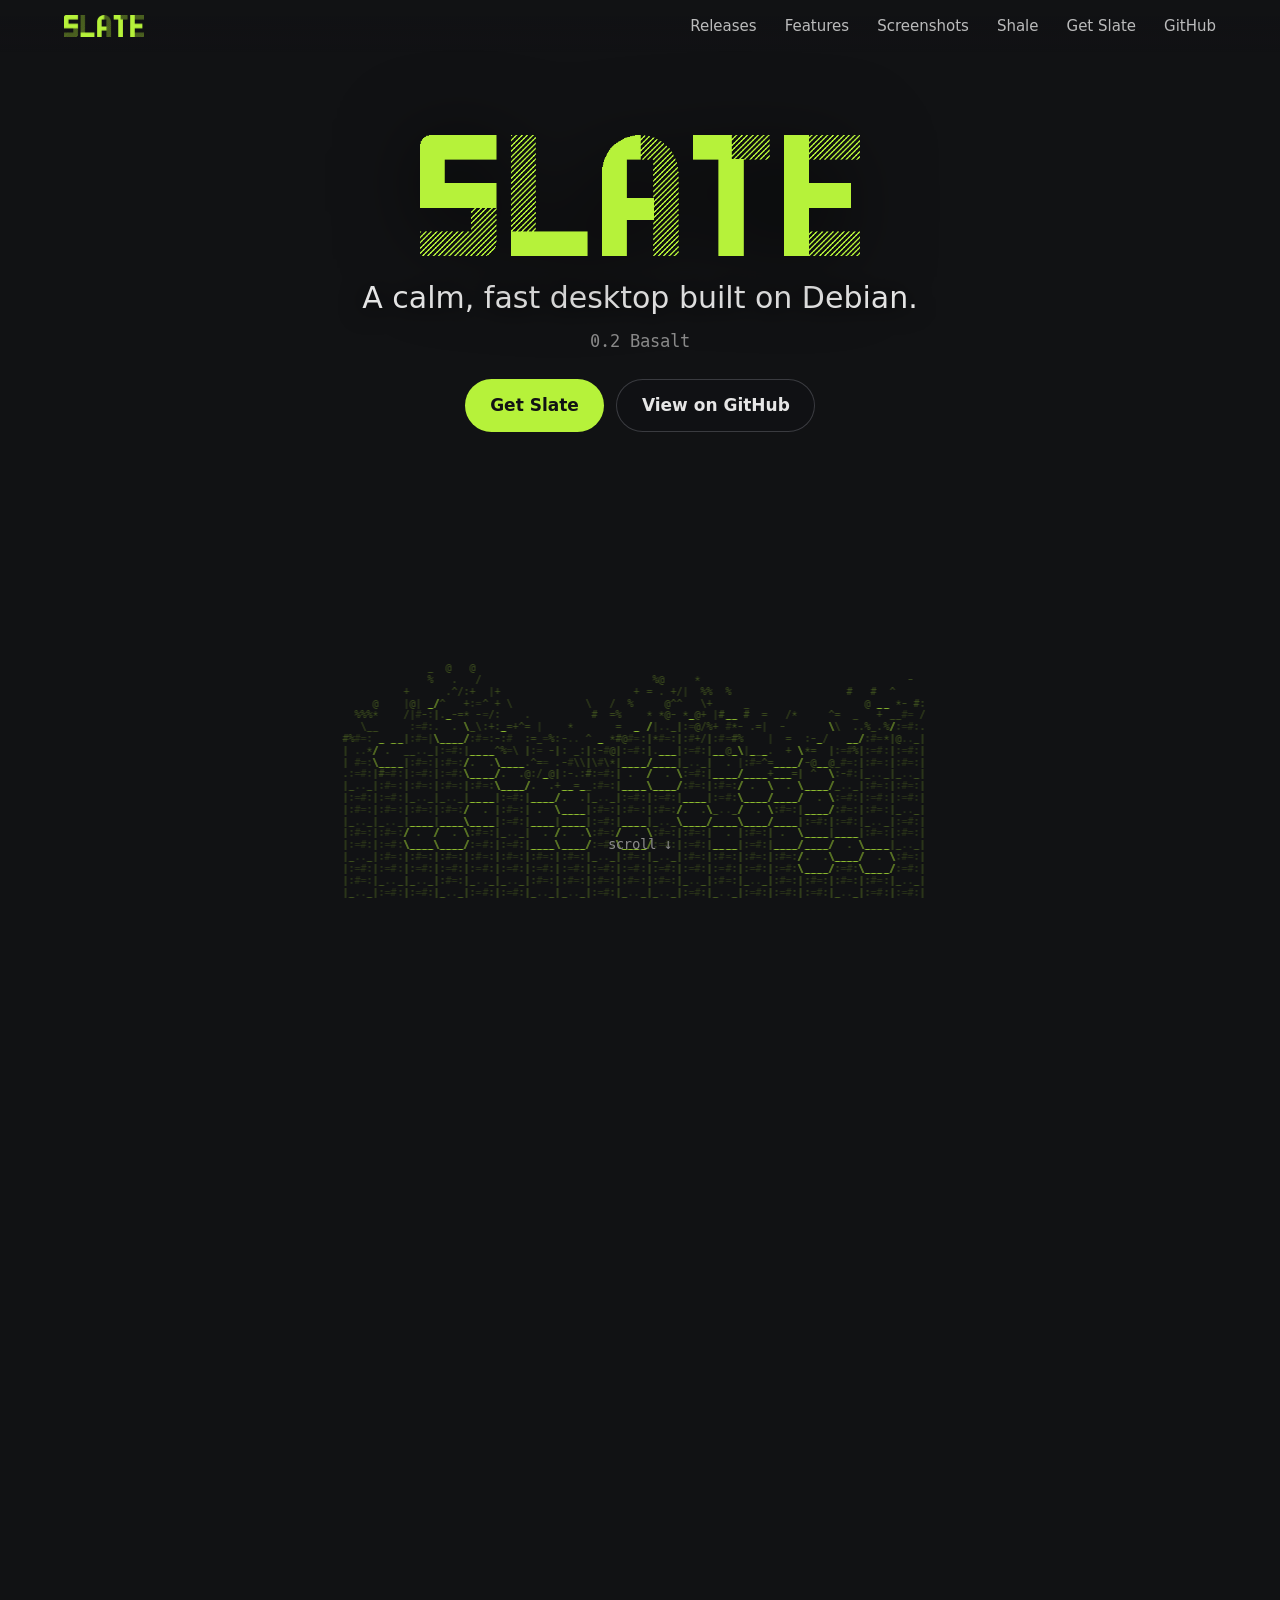
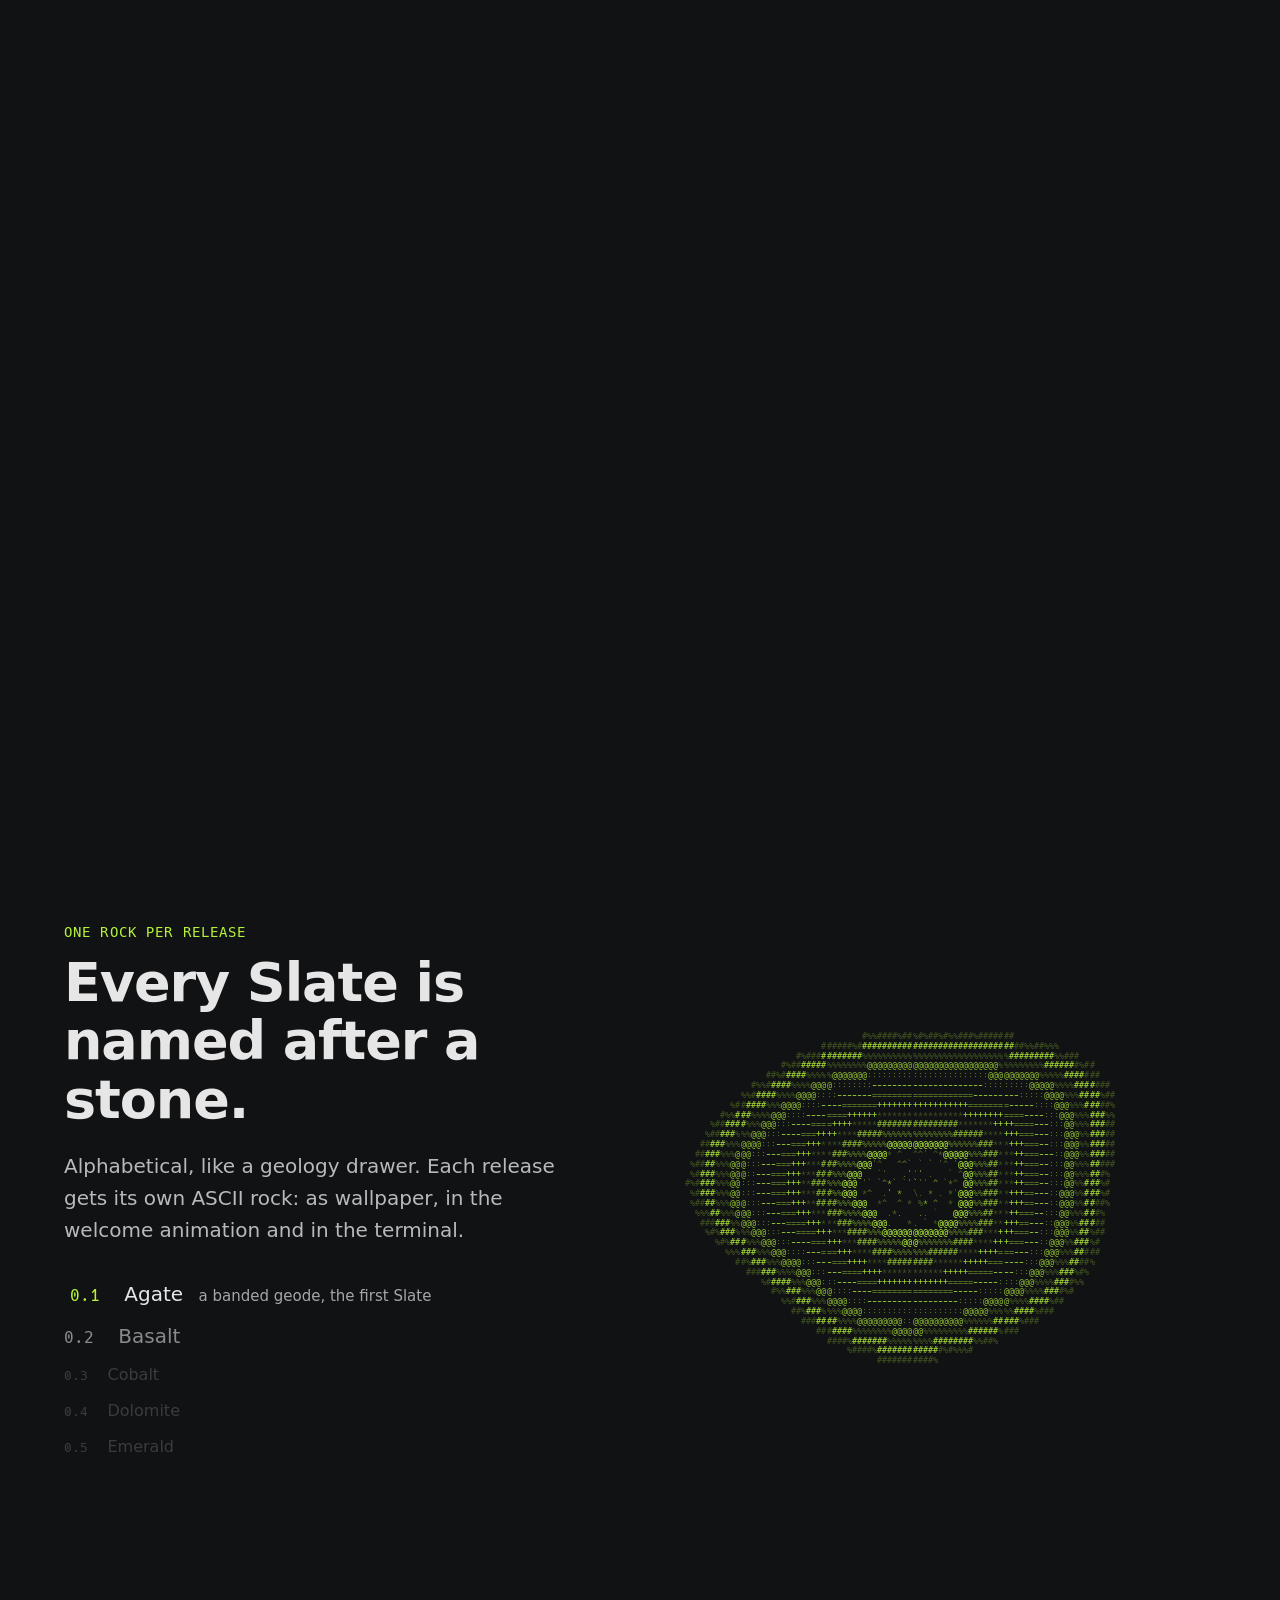
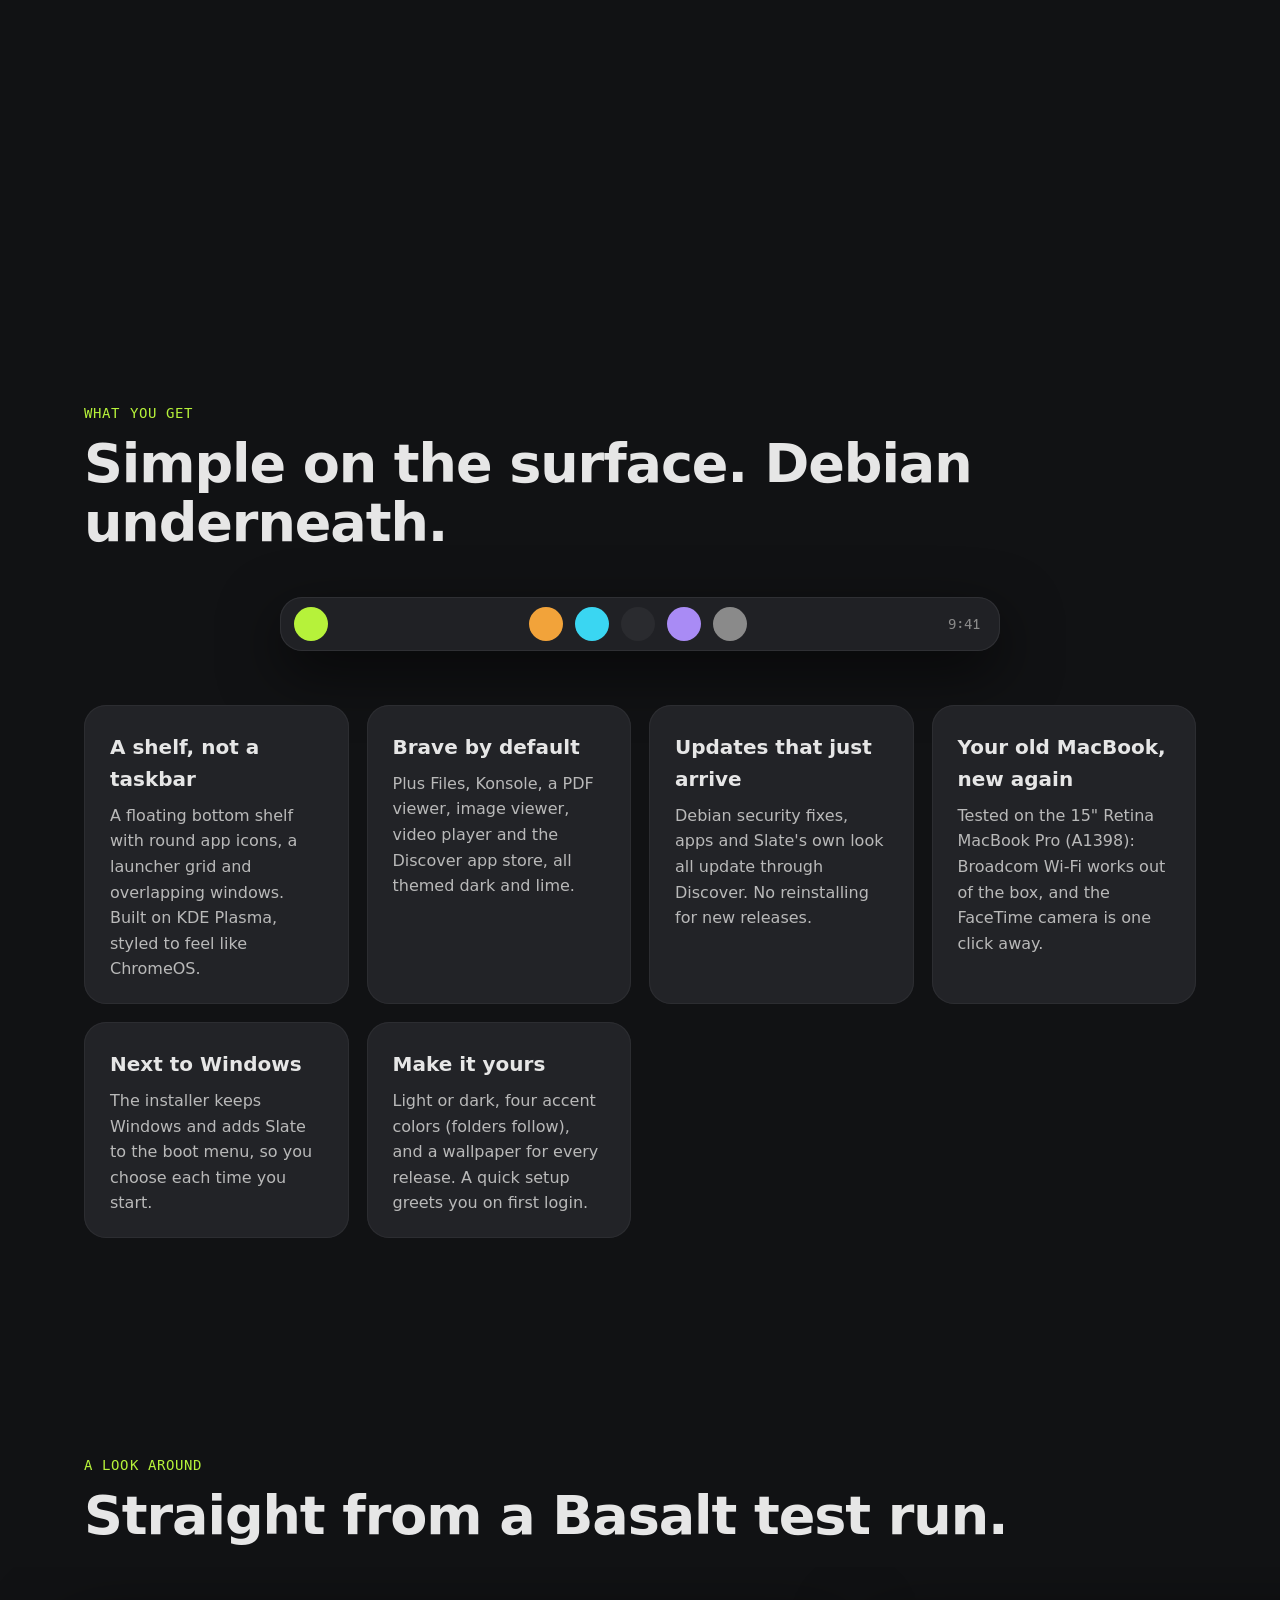
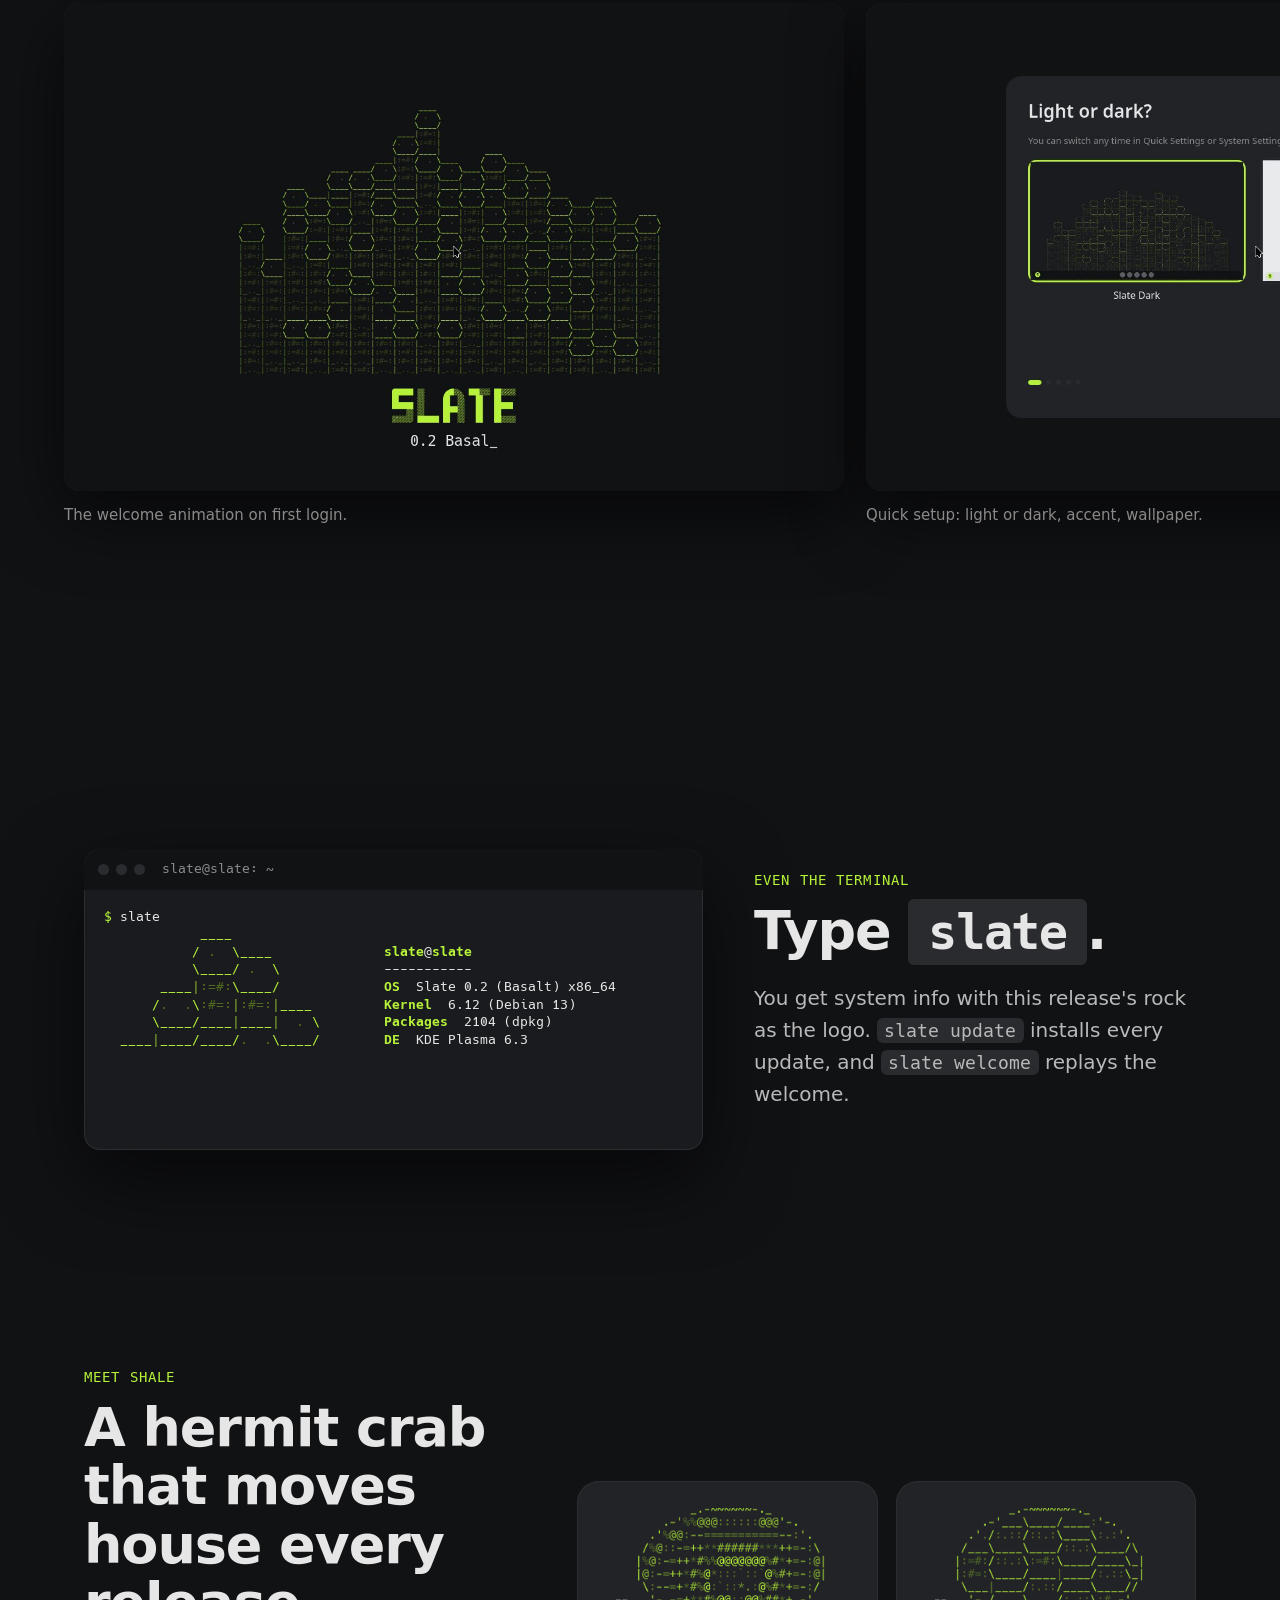
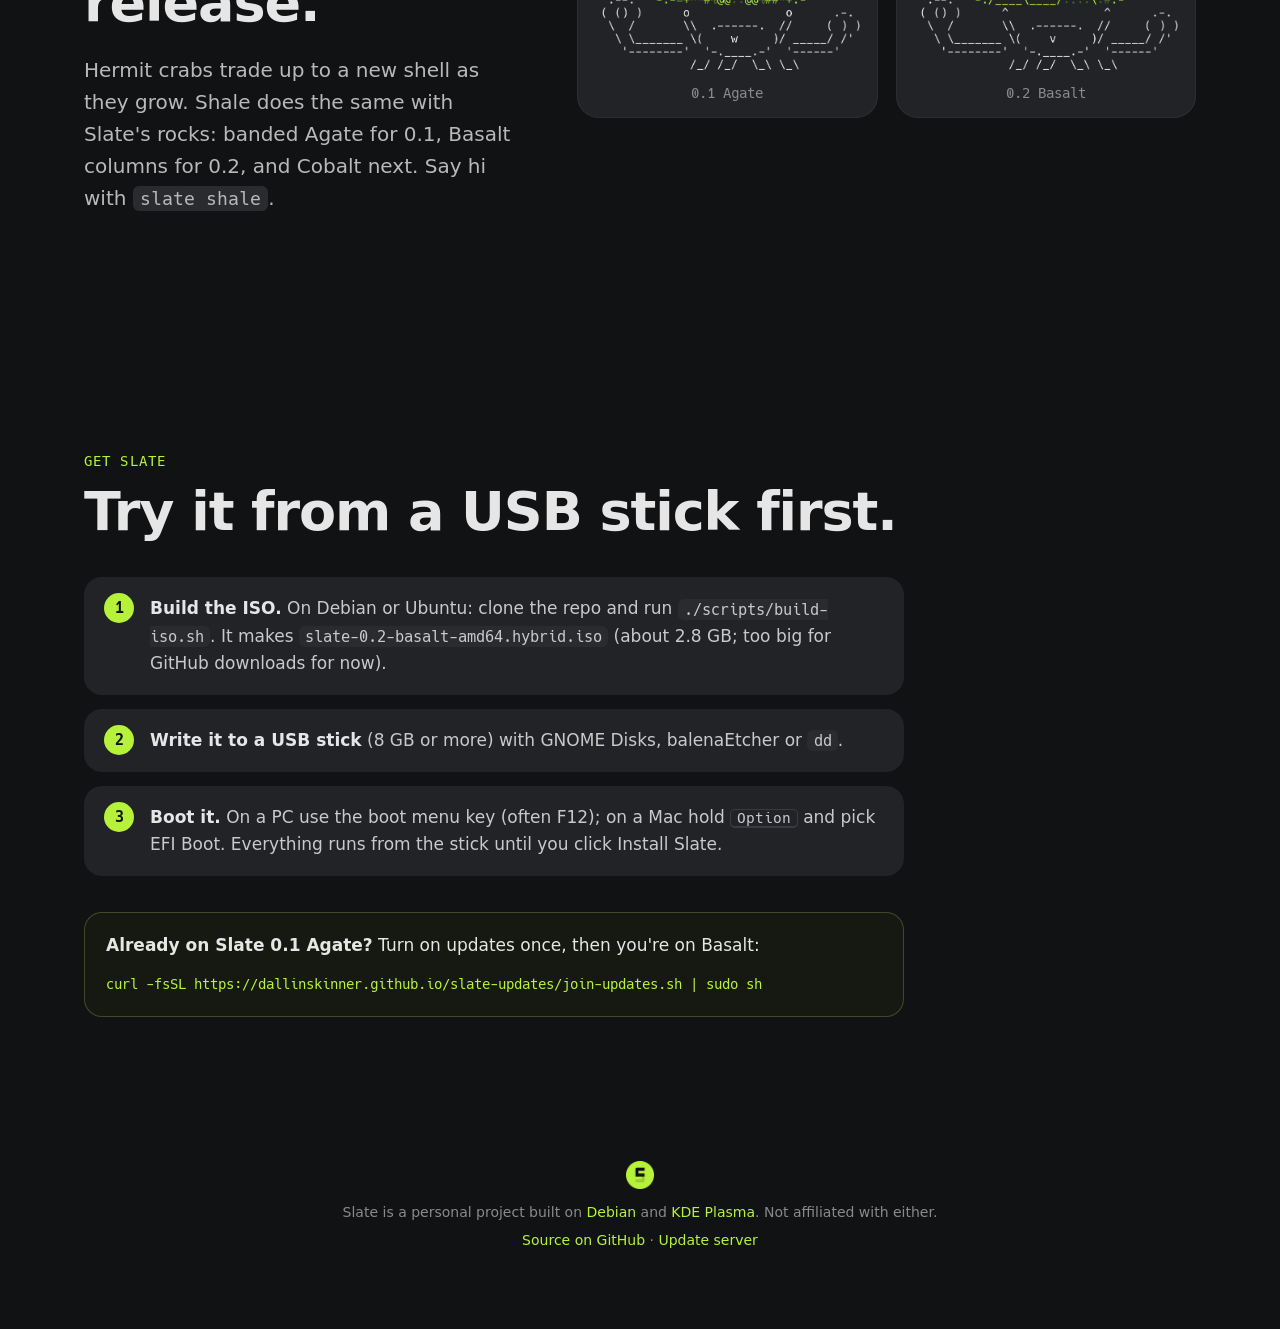
==== commit d6a8c74a: "0.2.4: Shale the hermit crab in the welcome, notifications, slate shale and the website Co-Authored-" ====
--- a/index.html
+++ b/index.html
@@ -17,6 +17,7 @@
     <a href="#releases">Releases</a>
     <a href="#features">Features</a>
     <a href="#shots">Screenshots</a>
+    <a href="#shale">Shale</a>
     <a href="#get">Get Slate</a>
     <a class="nav-gh" href="https://github.com/dallinskinner/slate">GitHub</a>
   </nav>
@@ -132,6 +133,19 @@
     </div>
   </section>
 
+  <!-- Shale the hermit crab -->
+  <section class="shale-section" id="shale">
+    <div class="shale-copy reveal">
+      <p class="kicker mono">Meet Shale</p>
+      <h2>A hermit crab that moves house every release.</h2>
+      <p class="lede">Hermit crabs trade up to a new shell as they grow. Shale does the same with Slate's rocks: banded Agate for 0.1, Basalt columns for 0.2, and Cobalt next. Say hi with <code>slate shale</code>.</p>
+    </div>
+    <div class="shale-shells">
+      <figure class="reveal"><img src="assets/shale/agate-happy.png" alt="Shale the ASCII hermit crab in a banded Agate shell" loading="lazy"><figcaption class="mono">0.1 Agate</figcaption></figure>
+      <figure class="reveal"><img src="assets/shale/basalt-joy.png" alt="Shale the ASCII hermit crab, smiling, in a Basalt column shell" loading="lazy"><figcaption class="mono">0.2 Basalt</figcaption></figure>
+    </div>
+  </section>
+
   <!-- Get Slate -->
   <section class="get" id="get">
     <p class="kicker mono reveal">Get Slate</p>
--- a/style.css
+++ b/style.css
@@ -111,6 +111,17 @@
 .term .k { color: var(--lime); font-weight: 700; }
 .term .l1 { color: #b6f23a; } .term .l2 { color: #84b02e; } .term .l3 { color: #526a22; }
 
+/* shale */
+section.shale-section { padding: 18vh var(--gutter) 6vh; max-width: 1240px; margin: 0 auto; display: grid;
+  grid-template-columns: minmax(0, 5fr) minmax(0, 7fr); gap: 4vw; align-items: center; }
+@media (max-width: 900px) { section.shale-section { grid-template-columns: 1fr; } }
+@media (max-width: 600px) { .shale-shells { grid-template-columns: 1fr; } }
+.shale-shells { display: grid; grid-template-columns: 1fr 1fr; gap: 18px; }
+.shale-shells figure { margin: 0; background: var(--surface); border-radius: 22px; padding: 18px 14px 14px; box-shadow: inset 0 0 0 1px #2c2d31; text-align: center; }
+.shale-shells img { width: 100%; height: auto; display: block; }
+.shale-shells figcaption { color: var(--muted); font-size: 14px; margin-top: 8px; }
+.shale-shells figure:nth-child(2) { transition-delay: .15s; }
+
 /* get */
 .steps li { min-width: 0; }
 .steps { counter-reset: s; list-style: none; padding: 0; margin: 4vh 0; display: grid; gap: 14px; max-width: 820px; }
